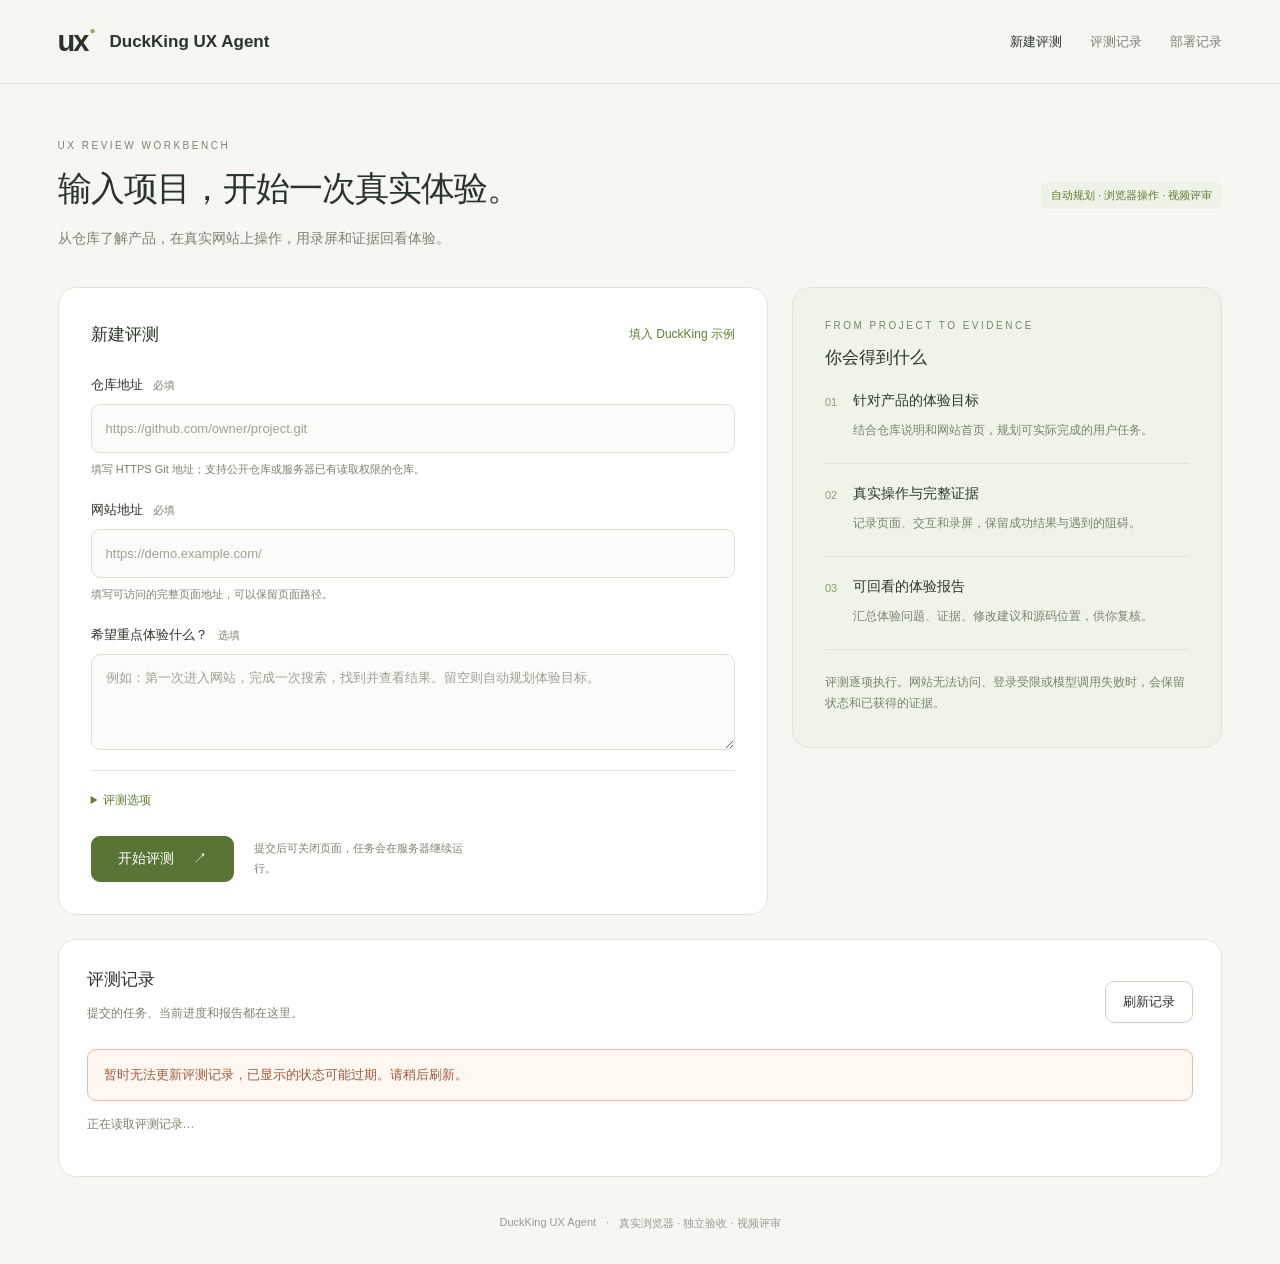
==== src/ai_ux/web/index.html @ 67481591 "feat: add jfcs62 migration, replay improvements and web screenshots" ====
<!doctype html>
<html lang="zh-CN">
<head><meta charset="utf-8"><meta name="viewport" content="width=device-width,initial-scale=1"><meta name="theme-color" content="#f6f7f2"><title>DuckKing UX Agent · 体验评测</title><link rel="stylesheet" href="./deploys.css"><link rel="stylesheet" href="./workbench.css"></head>
<body>
<header class="topbar"><a class="brand" href="./"><span class="brand-mark">ux<span>●</span></span>DuckKing UX Agent</a><nav aria-label="页面导航"><a href="#new-review" aria-current="page">新建评测</a><a href="#reviews">评测记录</a><a href="./deploys.html">部署记录</a></nav></header>
<main>
<section class="intro"><div><p class="eyebrow">UX REVIEW WORKBENCH</p><h1>输入项目，开始一次真实体验。</h1><p class="subtitle">从仓库了解产品，在真实网站上操作，用录屏和证据回看体验。</p></div><span class="tag">自动规划 · 浏览器操作 · 视频评审</span></section>
<div class="workspace">
<section id="new-review" class="card form-card" aria-labelledby="form-heading"><div class="section-heading"><h2 id="form-heading">新建评测</h2><button type="button" id="use-example" class="text-button">填入 DuckKing 示例</button></div>
<form id="review-form">
<label for="repo">仓库地址 <span>必填</span></label><input id="repo" name="repo" type="url" required maxlength="500" pattern="https://.+" placeholder="https://github.com/owner/project.git" autocomplete="off" spellcheck="false" aria-describedby="repo-help"><p id="repo-help" class="field-help">填写 HTTPS Git 地址；支持公开仓库或服务器已有读取权限的仓库。</p>
<label for="url">网站地址 <span>必填</span></label><input id="url" name="url" type="url" required maxlength="2000" pattern="https?://.+" placeholder="https://demo.example.com/" autocomplete="off" spellcheck="false" aria-describedby="url-help"><p id="url-help" class="field-help">填写可访问的完整页面地址，可以保留页面路径。</p>
<label for="goals">希望重点体验什么？ <span>选填</span></label><textarea id="goals" name="goals" maxlength="1500" rows="3" placeholder="例如：第一次进入网站，完成一次搜索，找到并查看结果。留空则自动规划体验目标。"></textarea>
<details class="options"><summary>评测选项</summary><div class="option-grid"><div><label for="tasks">任务数量</label><select id="tasks" name="tasks"><option value="1">1 项 · 快速体验</option><option value="3" selected>3 项 · 常规体验</option><option value="5">5 项 · 更多场景</option></select></div><div><label for="ref">分支或标签 <span>选填</span></label><input id="ref" name="ref" maxlength="150" placeholder="留空使用默认分支" autocomplete="off" spellcheck="false"></div></div></details>
<div class="submit-row"><button id="submit-review" type="submit" class="primary">开始评测 <span aria-hidden="true">↗</span></button><p class="field-help">提交后可关闭页面，任务会在服务器继续运行。</p></div>
<p id="submit-status" role="status" aria-live="polite" hidden></p><p id="form-error" class="notice" role="alert" hidden></p>
</form></section>
<aside class="card workflow" aria-labelledby="workflow-heading"><p class="eyebrow">FROM PROJECT TO EVIDENCE</p><h2 id="workflow-heading">你会得到什么</h2><ol><li><span class="step-number">01</span><div><h3>针对产品的体验目标</h3><p>结合仓库说明和网站首页，规划可实际完成的用户任务。</p></div></li><li><span class="step-number">02</span><div><h3>真实操作与完整证据</h3><p>记录页面、交互和录屏，保留成功结果与遇到的阻碍。</p></div></li><li><span class="step-number">03</span><div><h3>可回看的体验报告</h3><p>汇总体验问题、证据、修改建议和源码位置，供你复核。</p></div></li></ol><p class="note">评测逐项执行。网站无法访问、登录受限或模型调用失败时，会保留状态和已获得的证据。</p></aside>
</div>
<section id="reviews" class="card" aria-labelledby="reviews-heading"><div class="section-heading"><div><h2 id="reviews-heading">评测记录</h2><p class="note">提交的任务、当前进度和报告都在这里。</p></div><button id="refresh-reviews" type="button">刷新记录</button></div><p id="list-error" class="notice" role="alert" hidden></p><div id="review-list" aria-live="polite"></div><p id="reviews-empty" class="empty" hidden>还没有提交新的项目。填写上方地址，开始第一轮体验。</p><p id="reviews-updated" class="note">正在读取评测记录…</p></section>
<section id="existing-batches" class="card" hidden><div class="section-heading"><h2>已有评测报告</h2><a class="note" href="./deploys.html#evaluations">查看部署与运行信息 ↗</a></div><div id="existing-list"></div></section>
<footer>DuckKing UX Agent <span>·</span> 真实浏览器 · 独立验收 · 视频评审</footer>
</main><script src="./workbench.js" defer></script>
</body></html>
---- src/ai_ux/web/deploys.css ----
:root{color-scheme:light;--bg:#f6f7f2;--ink:#2b3429;--muted:#79836f;--green:#607c32;--line:#e1e5d9}*{box-sizing:border-box}body{margin:0;background:var(--bg);color:var(--ink);font-family:Inter,-apple-system,BlinkMacSystemFont,"Segoe UI","PingFang SC","Microsoft YaHei",sans-serif}a{color:var(--green);text-decoration:none}a:hover{text-decoration:underline}button,a,summary{touch-action:manipulation}a:focus-visible,button:focus-visible,.table-scroll:focus-visible{outline:2px solid var(--green);outline-offset:4px}.topbar{min-height:84px;padding:20px 4.5%;border-bottom:1px solid var(--line);display:flex;align-items:center;justify-content:space-between;gap:24px}.brand{display:flex;align-items:center;gap:14px;font-weight:600;color:var(--ink);font-size:17px}.brand-mark{font-weight:750;font-size:29px;letter-spacing:-2px}.brand-mark span{font-size:10px;color:#8aab56;vertical-align:top;letter-spacing:0;margin-left:2px}nav{display:flex;gap:28px;font-size:13px}nav a{color:var(--muted)}nav a[aria-current]{color:var(--ink)}main{max-width:1500px;margin:auto;padding:56px 4.5% 28px}.intro{display:flex;align-items:center;justify-content:space-between;gap:24px;margin-bottom:36px}.eyebrow{font-size:10px;letter-spacing:2.5px;color:var(--muted);margin:0 0 15px}h1{font-size:34px;letter-spacing:-1px;font-weight:550;margin:0 0 14px}.subtitle{font-size:14px;line-height:1.8;color:var(--muted);margin:0}button{border:1px solid #ccd4bd;background:#fff;border-radius:9px;padding:11px 17px;color:var(--ink);font:inherit;font-size:13px;cursor:pointer;white-space:nowrap}button:disabled{opacity:.5}.card{padding:28px;background:#fff;border:1px solid var(--line);border-radius:18px;margin-bottom:24px}.section-heading{display:flex;align-items:center;justify-content:space-between;gap:16px}h2{font-size:17px;font-weight:550;margin:0}.tag{display:inline-block;font-size:11px;padding:6px 10px;border-radius:6px;background:#eff3e7;color:#607c32}.tag.warn{background:#fff2df;color:#946525}.tag.fail{background:#fcece6;color:#a15b3d}.release-version{font-size:25px;letter-spacing:-.5px;overflow-wrap:anywhere;margin:24px 0}.release-facts{display:grid;grid-template-columns:1.5fr 1fr 1.5fr;gap:25px;margin:26px 0}.release-facts dt{font-size:11px;color:var(--muted);margin-bottom:9px}.release-facts dd{margin:0;font-size:14px;overflow-wrap:anywhere}.mono{font-family:ui-monospace,SFMono-Regular,Consolas,monospace}.note{font-size:12px;color:var(--muted);line-height:1.8}.table-scroll{overflow:auto;margin-top:22px}table{width:100%;min-width:1080px;border-collapse:collapse;text-align:left}th{font-size:11px;color:var(--muted);font-weight:500;padding:14px 12px;background:#f7f8f4}td{font-size:12px;vertical-align:top;padding:20px 12px;border-bottom:1px solid #edf0e7;line-height:1.6}td:first-child{max-width:240px;overflow-wrap:anywhere}td strong,td small{display:block}td small{font-size:11px;color:var(--muted);margin-top:7px}td strong{font-weight:550}td:last-child{min-width:250px;max-width:360px}td ul{margin:0;padding-left:16px}.success{color:#557732}.failed{color:#a15b3d}.notice{color:#a15b3d;padding:16px;border:1px solid #e6bba7;border-radius:9px;background:#fff7f2;font-size:13px}.batch{padding:20px 0;border-bottom:1px solid var(--line)}.batch-title{display:flex;gap:16px;justify-content:space-between;flex-wrap:wrap;font-size:13px}.tasks{display:flex;flex-wrap:wrap;gap:10px;margin-top:14px}.task{border:1px solid var(--line);background:#fafbf8;border-radius:8px;padding:9px 12px;font-size:12px;line-height:1.9}.task small{display:block;color:var(--muted)}footer{display:flex;justify-content:center;gap:10px;color:#959d8d;font-size:11px;padding:15px 0 5px}@media(max-width:760px){.topbar{padding:18px 20px;align-items:flex-start;flex-direction:column;gap:18px}.brand{font-size:15px}nav{gap:22px;font-size:12px}main{padding:32px 16px 20px}.intro{align-items:flex-start;gap:12px}h1{font-size:26px}.subtitle{font-size:12px}.intro button{font-size:11px;padding:9px 10px}.card{padding:20px}.release-facts{grid-template-columns:1fr;gap:18px}.release-version{font-size:21px}.section-heading{align-items:flex-start}.section-heading>.note{max-width:140px;font-size:10px;text-align:right}footer{font-size:10px;gap:5px;flex-wrap:wrap}}
---- src/ai_ux/web/workbench.css ----
.workspace{display:grid;grid-template-columns:minmax(0,1.65fr) minmax(260px,1fr);gap:24px;align-items:start}.form-card{padding:32px}.text-button{border:0;background:transparent;color:var(--green);padding:6px 0;font-size:12px}form{margin-top:27px}label{display:block;font-size:13px;font-weight:550;margin:21px 0 10px}label span{font-weight:400;color:var(--muted);font-size:11px;margin-left:7px}input,textarea,select{display:block;width:100%;border:1px solid #dce2d1;border-radius:9px;background:#fbfcf9;color:var(--ink);font:inherit;font-size:14px;padding:13px 14px;line-height:1.5}input::placeholder,textarea::placeholder{color:#9ba390;font-size:13px}input:focus,textarea:focus,select:focus{outline:2px solid #b4c88f;outline-offset:1px;border-color:var(--green);background:#fff}textarea{resize:vertical;min-height:96px}.field-help{font-size:11px;line-height:1.8;color:var(--muted);margin:7px 0 0}.options{margin-top:20px;padding-top:18px;border-top:1px solid var(--line)}summary{font-size:12px;color:var(--green);cursor:pointer;padding:3px 0}.option-grid{display:grid;grid-template-columns:1fr 1.2fr;gap:18px}.option-grid label{margin-top:16px}.submit-row{display:flex;gap:20px;align-items:center;margin-top:24px}.primary{background:#597536;border-color:#597536;color:#fff;font-size:14px;min-width:143px;padding:13px 19px}.primary:hover{background:#466128}.primary span{padding-left:15px}.submit-row .field-help{margin:0;max-width:220px}#submit-status{font-size:13px;color:var(--green);line-height:1.8;margin-bottom:0}.workflow{background:#f0f3e8;padding:32px}.workflow h2{margin-bottom:23px}.workflow ol{padding:0;margin:0;list-style:none}.workflow li{display:flex;gap:16px;padding:21px 0;border-bottom:1px solid #dfe5d3}.workflow li:first-child{padding-top:0}.step-number{font-size:11px;color:#8e9d77;margin-top:4px}.workflow h3{font-size:14px;font-weight:550;margin:0 0 9px}.workflow li p{font-size:12px;color:var(--muted);line-height:1.9;margin:0}.workflow>.note{margin-top:22px;margin-bottom:0}.review-item{border-top:1px solid var(--line);padding:23px 0;scroll-margin-top:20px}.review-item:last-child{padding-bottom:3px}.review-top{display:flex;justify-content:space-between;align-items:flex-start;gap:14px}.review-title{font-size:15px;font-weight:550;overflow-wrap:anywhere;margin:0}.review-time{font-size:11px;color:var(--muted);margin:7px 0 0}.review-addresses{display:flex;flex-wrap:wrap;gap:7px 24px;margin:15px 0;color:var(--muted);font-size:12px}.review-addresses a{overflow-wrap:anywhere}.review-progress{max-width:530px}.review-progress p{font-size:12px;color:var(--muted);margin:0 0 7px}progress{appearance:none;display:block;width:100%;height:5px;border:0;border-radius:10px;background:#edf0e6}progress::-webkit-progress-bar{background:#edf0e6;border-radius:10px}progress::-webkit-progress-value{background:#809c55;border-radius:10px}progress::-moz-progress-bar{background:#809c55;border-radius:10px}.review-actions{display:flex;gap:20px;align-items:center;margin-top:14px;font-size:12px}.review-actions a{font-weight:550}.review-error{font-size:12px;color:#a15b3d;line-height:1.8;max-width:650px}.empty{padding:30px 10px;text-align:center;font-size:13px;color:var(--muted);border-top:1px solid var(--line);line-height:1.9}.job-selected{border-left:3px solid #98ad75;padding-left:17px}.batch .tag{margin-left:10px}@media(max-width:900px){.workspace{grid-template-columns:1fr}.workflow{display:none}}@media(max-width:760px){.intro>.tag{display:none}.form-card{padding:22px 20px}input,textarea,select{font-size:16px}.option-grid{grid-template-columns:1fr}.submit-row{align-items:flex-start;flex-direction:column;gap:10px}.submit-row .field-help{max-width:none}.primary{width:100%}.review-top{gap:10px}.review-title{font-size:14px}.review-addresses{flex-direction:column}.text-button{font-size:11px}.form-card .section-heading{align-items:center}h1{font-size:25px;line-height:1.5}.review-progress{max-width:100%}}
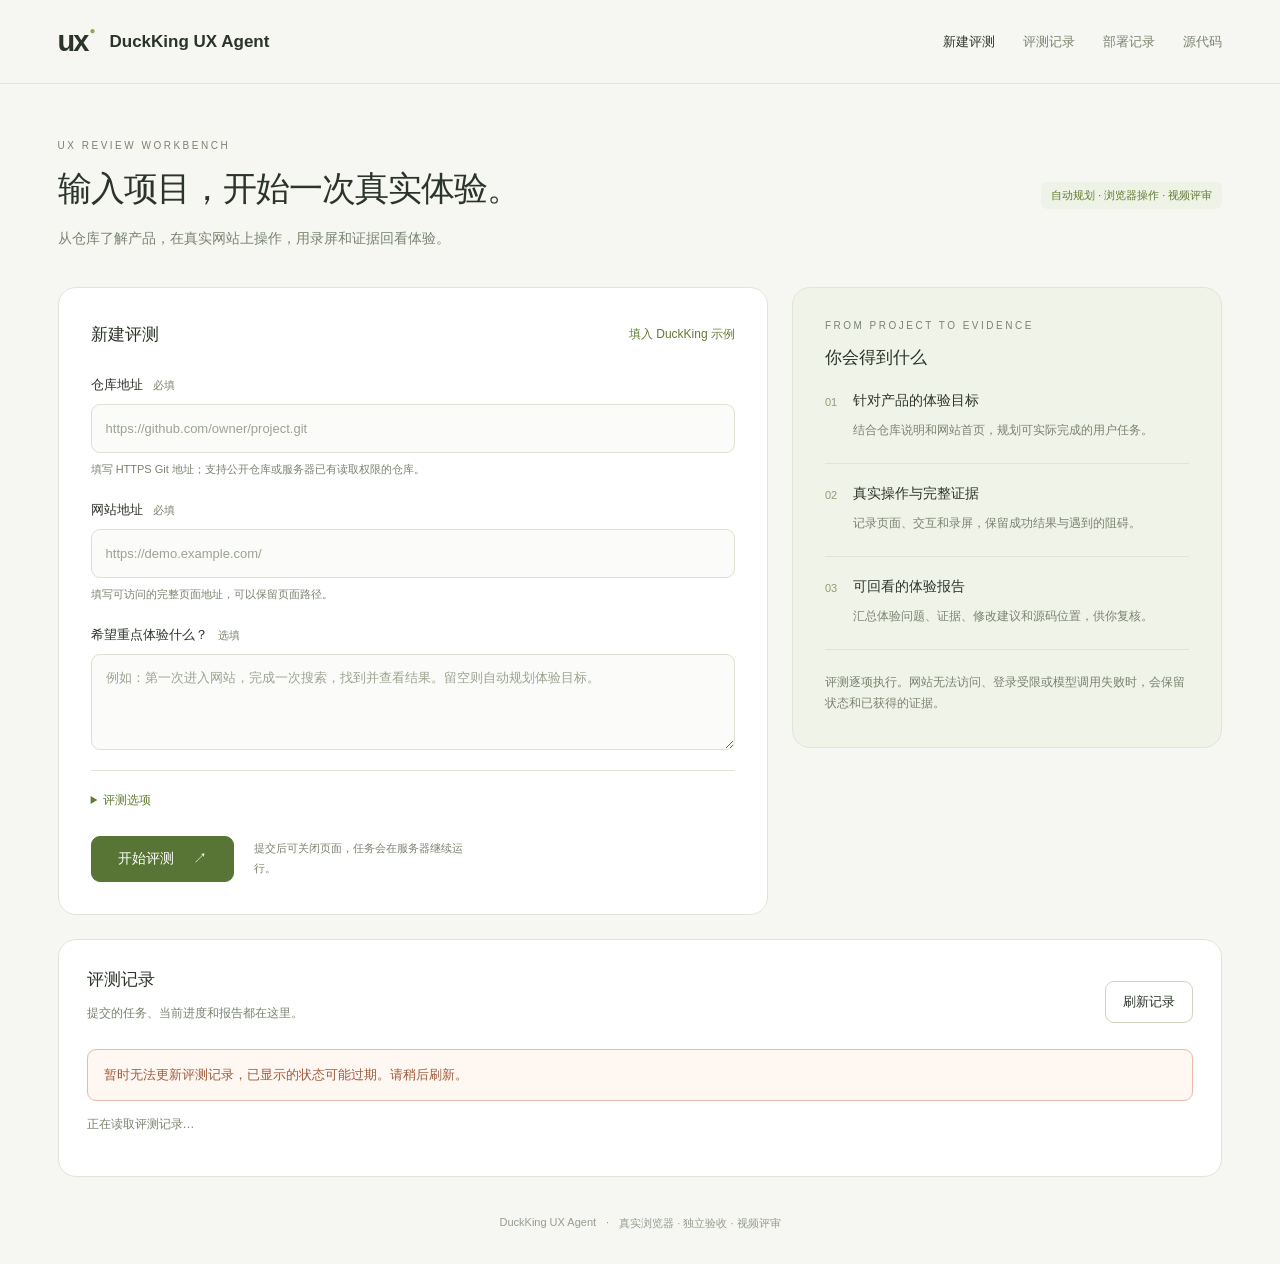
==== commit 18f8d356: "feat: link source repository from header navigation" ====
--- a/src/ai_ux/web/index.html
+++ b/src/ai_ux/web/index.html
@@ -2,7 +2,7 @@
 <html lang="zh-CN">
 <head><meta charset="utf-8"><meta name="viewport" content="width=device-width,initial-scale=1"><meta name="theme-color" content="#f6f7f2"><title>DuckKing UX Agent · 体验评测</title><link rel="stylesheet" href="./deploys.css"><link rel="stylesheet" href="./workbench.css"></head>
 <body>
-<header class="topbar"><a class="brand" href="./"><span class="brand-mark">ux<span>●</span></span>DuckKing UX Agent</a><nav aria-label="页面导航"><a href="#new-review" aria-current="page">新建评测</a><a href="#reviews">评测记录</a><a href="./deploys.html">部署记录</a></nav></header>
+<header class="topbar"><a class="brand" href="./"><span class="brand-mark">ux<span>●</span></span>DuckKing UX Agent</a><nav aria-label="页面导航"><a href="#new-review" aria-current="page">新建评测</a><a href="#reviews">评测记录</a><a href="./deploys.html">部署记录</a><a href="https://github.com/zhoutingunl/uxpilot" target="_blank" rel="noopener noreferrer">源代码</a></nav></header>
 <main>
 <section class="intro"><div><p class="eyebrow">UX REVIEW WORKBENCH</p><h1>输入项目，开始一次真实体验。</h1><p class="subtitle">从仓库了解产品，在真实网站上操作，用录屏和证据回看体验。</p></div><span class="tag">自动规划 · 浏览器操作 · 视频评审</span></section>
 <div class="workspace">
--- a/src/ai_ux/web/deploys.css
+++ b/src/ai_ux/web/deploys.css
@@ -1 +1,3 @@
 :root{color-scheme:light;--bg:#f6f7f2;--ink:#2b3429;--muted:#79836f;--green:#607c32;--line:#e1e5d9}*{box-sizing:border-box}body{margin:0;background:var(--bg);color:var(--ink);font-family:Inter,-apple-system,BlinkMacSystemFont,"Segoe UI","PingFang SC","Microsoft YaHei",sans-serif}a{color:var(--green);text-decoration:none}a:hover{text-decoration:underline}button,a,summary{touch-action:manipulation}a:focus-visible,button:focus-visible,.table-scroll:focus-visible{outline:2px solid var(--green);outline-offset:4px}.topbar{min-height:84px;padding:20px 4.5%;border-bottom:1px solid var(--line);display:flex;align-items:center;justify-content:space-between;gap:24px}.brand{display:flex;align-items:center;gap:14px;font-weight:600;color:var(--ink);font-size:17px}.brand-mark{font-weight:750;font-size:29px;letter-spacing:-2px}.brand-mark span{font-size:10px;color:#8aab56;vertical-align:top;letter-spacing:0;margin-left:2px}nav{display:flex;gap:28px;font-size:13px}nav a{color:var(--muted)}nav a[aria-current]{color:var(--ink)}main{max-width:1500px;margin:auto;padding:56px 4.5% 28px}.intro{display:flex;align-items:center;justify-content:space-between;gap:24px;margin-bottom:36px}.eyebrow{font-size:10px;letter-spacing:2.5px;color:var(--muted);margin:0 0 15px}h1{font-size:34px;letter-spacing:-1px;font-weight:550;margin:0 0 14px}.subtitle{font-size:14px;line-height:1.8;color:var(--muted);margin:0}button{border:1px solid #ccd4bd;background:#fff;border-radius:9px;padding:11px 17px;color:var(--ink);font:inherit;font-size:13px;cursor:pointer;white-space:nowrap}button:disabled{opacity:.5}.card{padding:28px;background:#fff;border:1px solid var(--line);border-radius:18px;margin-bottom:24px}.section-heading{display:flex;align-items:center;justify-content:space-between;gap:16px}h2{font-size:17px;font-weight:550;margin:0}.tag{display:inline-block;font-size:11px;padding:6px 10px;border-radius:6px;background:#eff3e7;color:#607c32}.tag.warn{background:#fff2df;color:#946525}.tag.fail{background:#fcece6;color:#a15b3d}.release-version{font-size:25px;letter-spacing:-.5px;overflow-wrap:anywhere;margin:24px 0}.release-facts{display:grid;grid-template-columns:1.5fr 1fr 1.5fr;gap:25px;margin:26px 0}.release-facts dt{font-size:11px;color:var(--muted);margin-bottom:9px}.release-facts dd{margin:0;font-size:14px;overflow-wrap:anywhere}.mono{font-family:ui-monospace,SFMono-Regular,Consolas,monospace}.note{font-size:12px;color:var(--muted);line-height:1.8}.table-scroll{overflow:auto;margin-top:22px}table{width:100%;min-width:1080px;border-collapse:collapse;text-align:left}th{font-size:11px;color:var(--muted);font-weight:500;padding:14px 12px;background:#f7f8f4}td{font-size:12px;vertical-align:top;padding:20px 12px;border-bottom:1px solid #edf0e7;line-height:1.6}td:first-child{max-width:240px;overflow-wrap:anywhere}td strong,td small{display:block}td small{font-size:11px;color:var(--muted);margin-top:7px}td strong{font-weight:550}td:last-child{min-width:250px;max-width:360px}td ul{margin:0;padding-left:16px}.success{color:#557732}.failed{color:#a15b3d}.notice{color:#a15b3d;padding:16px;border:1px solid #e6bba7;border-radius:9px;background:#fff7f2;font-size:13px}.batch{padding:20px 0;border-bottom:1px solid var(--line)}.batch-title{display:flex;gap:16px;justify-content:space-between;flex-wrap:wrap;font-size:13px}.tasks{display:flex;flex-wrap:wrap;gap:10px;margin-top:14px}.task{border:1px solid var(--line);background:#fafbf8;border-radius:8px;padding:9px 12px;font-size:12px;line-height:1.9}.task small{display:block;color:var(--muted)}footer{display:flex;justify-content:center;gap:10px;color:#959d8d;font-size:11px;padding:15px 0 5px}@media(max-width:760px){.topbar{padding:18px 20px;align-items:flex-start;flex-direction:column;gap:18px}.brand{font-size:15px}nav{gap:22px;font-size:12px}main{padding:32px 16px 20px}.intro{align-items:flex-start;gap:12px}h1{font-size:26px}.subtitle{font-size:12px}.intro button{font-size:11px;padding:9px 10px}.card{padding:20px}.release-facts{grid-template-columns:1fr;gap:18px}.release-version{font-size:21px}.section-heading{align-items:flex-start}.section-heading>.note{max-width:140px;font-size:10px;text-align:right}footer{font-size:10px;gap:5px;flex-wrap:wrap}}
+
+.topbar nav{flex-wrap:wrap}
